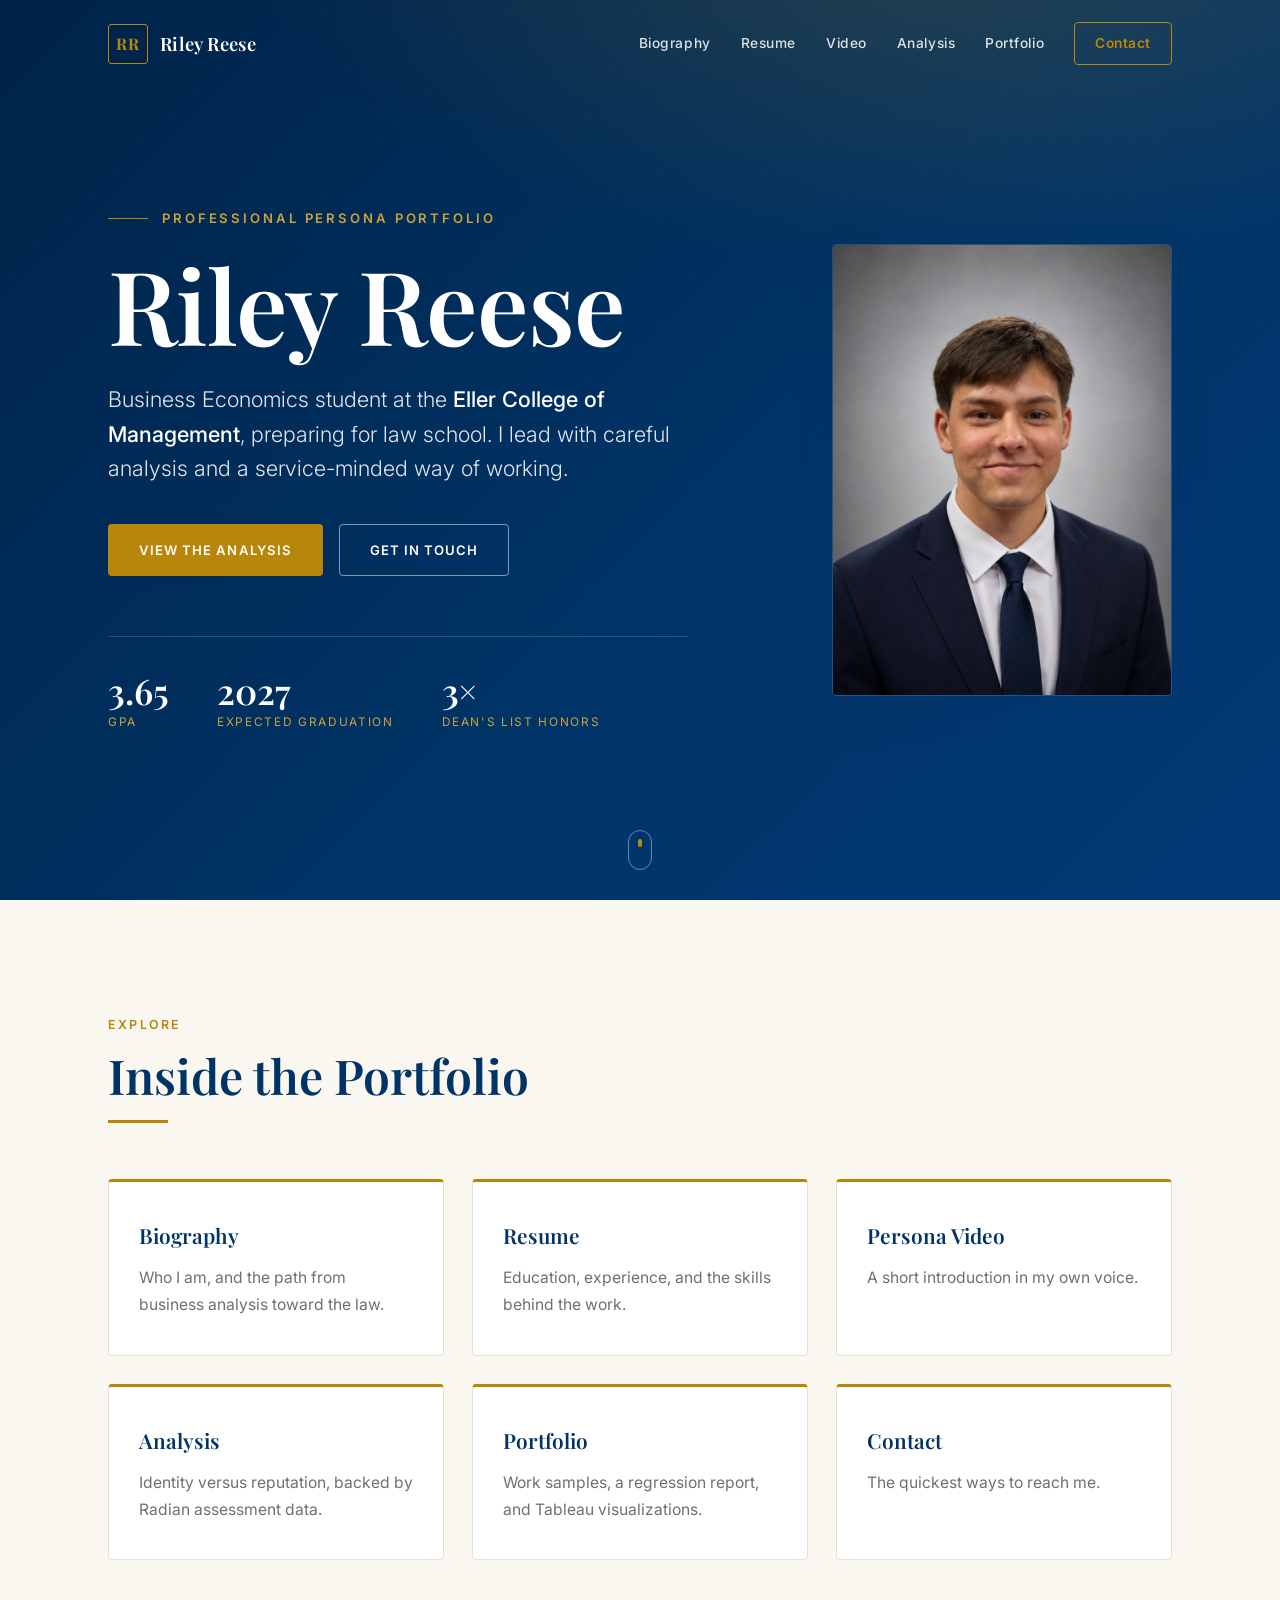
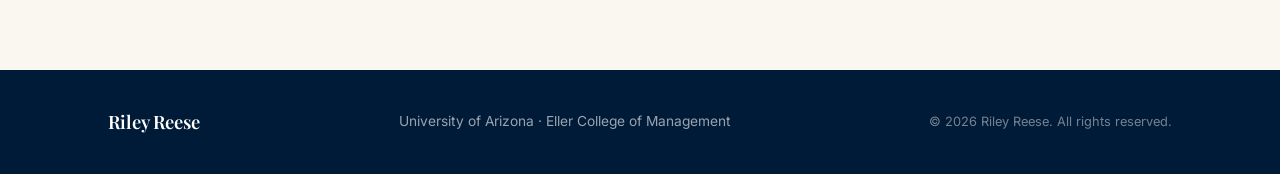
==== index.html @ 5e2f4d87 "Initial commit: Riley Reese portfolio site" ====
<!DOCTYPE html>
<html lang="en">
<head>
  <meta charset="UTF-8" />
  <meta name="viewport" content="width=device-width, initial-scale=1.0" />
  <title>Riley Reese · Professional Persona Portfolio | University of Arizona</title>
  <meta name="description" content="Riley Reese is a Business Economics student at the University of Arizona's Eller College of Management. This professional persona portfolio includes a biography, resume, persona video, and a Claim-Evidence-Reasoning analysis of identity and reputation, written for a law school admissions audience." />

  <!-- Open Graph -->
  <meta property="og:title" content="Riley Reese · Professional Persona Portfolio" />
  <meta property="og:description" content="Business Economics student at the University of Arizona's Eller College of Management, preparing for a career in law." />
  <meta property="og:type" content="website" />

  <!-- Fonts -->
  <link rel="preconnect" href="https://fonts.googleapis.com" />
  <link rel="preconnect" href="https://fonts.gstatic.com" crossorigin />
  <link href="https://fonts.googleapis.com/css2?family=Cormorant+Garamond:wght@500;600;700&family=Playfair+Display:wght@500;600;700&family=Inter:wght@300;400;500;600&display=swap" rel="stylesheet" />

  <link rel="stylesheet" href="styles.css" />
</head>
<body>

  <!-- ===== NAVIGATION ===== -->
  <header class="nav" id="nav">
    <div class="nav__inner">
      <a href="index.html" class="nav__brand" aria-label="Riley Reese, home">
        <span class="nav__monogram">RR</span>
        <span class="nav__name">Riley Reese</span>
      </a>

      <nav class="nav__links" id="navLinks" aria-label="Primary">
        <a href="biography.html">Biography</a>
        <a href="resume.html">Resume</a>
        <a href="video.html">Video</a>
        <a href="analysis.html">Analysis</a>
        <a href="portfolio.html">Portfolio</a>
        <a href="contact.html" class="nav__cta">Contact</a>
      </nav>

      <button class="nav__toggle" id="navToggle" aria-label="Toggle navigation" aria-expanded="false">
        <span></span><span></span><span></span>
      </button>
    </div>
  </header>

  <!-- ===== HERO ===== -->
  <section class="hero" id="top">
    <div class="hero__bg" aria-hidden="true"></div>
    <div class="hero__inner">
      <div class="hero__copy">
        <p class="hero__eyebrow reveal">Professional Persona Portfolio</p>
        <h1 class="hero__title reveal">Riley Reese</h1>
        <p class="hero__lede reveal">
          Business Economics student at the <strong>Eller College of Management</strong>,
          preparing for law school. I lead with careful analysis and a service-minded
          way of working.
        </p>
        <div class="hero__actions reveal">
          <a href="analysis.html" class="btn btn--gold">View the Analysis</a>
          <a href="contact.html" class="btn btn--ghost">Get in Touch</a>
        </div>
        <ul class="hero__facts reveal" aria-label="Quick facts">
          <li><span class="hero__fact-num">3.65</span><span class="hero__fact-label">GPA</span></li>
          <li><span class="hero__fact-num">2027</span><span class="hero__fact-label">Expected Graduation</span></li>
          <li><span class="hero__fact-num">3×</span><span class="hero__fact-label">Dean's List Honors</span></li>
        </ul>
      </div>
      <figure class="hero__photo reveal" data-delay="150">
        <img src="assets/headshot.jpg" alt="Riley Reese, professional headshot" />
      </figure>
    </div>
    <a href="#explore" class="hero__scroll" aria-label="Explore the portfolio"><span></span></a>
  </section>

  <!-- ===== EXPLORE (section preview cards) ===== -->
  <section class="section" id="explore">
    <div class="container">
      <div class="section__head reveal">
        <span class="section__kicker">Explore</span>
        <h2 class="section__title">Inside the Portfolio</h2>
      </div>

      <div class="pillars">
        <a class="pillar reveal" href="biography.html">
          <h3>Biography</h3>
          <p>Who I am, and the path from business analysis toward the law.</p>
        </a>
        <a class="pillar reveal" href="resume.html">
          <h3>Resume</h3>
          <p>Education, experience, and the skills behind the work.</p>
        </a>
        <a class="pillar reveal" href="video.html">
          <h3>Persona Video</h3>
          <p>A short introduction in my own voice.</p>
        </a>
        <a class="pillar reveal" href="analysis.html">
          <h3>Analysis</h3>
          <p>Identity versus reputation, backed by Radian assessment data.</p>
        </a>
        <a class="pillar reveal" href="portfolio.html">
          <h3>Portfolio</h3>
          <p>Work samples, a regression report, and Tableau visualizations.</p>
        </a>
        <a class="pillar reveal" href="contact.html">
          <h3>Contact</h3>
          <p>The quickest ways to reach me.</p>
        </a>
      </div>
    </div>
  </section>

  <!-- ===== FOOTER ===== -->
  <footer class="footer">
    <div class="container footer__inner">
      <span class="footer__brand">Riley Reese</span>
      <span class="footer__note">University of Arizona · Eller College of Management</span>
      <span class="footer__copy">&copy; <span id="year"></span> Riley Reese. All rights reserved.</span>
    </div>
  </footer>

  <script src="script.js"></script>
</body>
</html>
---- styles.css ----
/* =========================================================
   Riley Reese — Portfolio
   Palette: Navy #003366 · Charcoal #4F4F4F · Gold #B8860B
   ========================================================= */

:root {
  --navy: #003366;
  --navy-deep: #002347;
  --charcoal: #4F4F4F;
  --gold: #B8860B;
  --gold-soft: #c9a23a;
  --cream: #faf7f0;
  --paper: #ffffff;
  --line: #e6e1d6;
  --ink: #2a2a2a;
  --muted: #6f6f6f;

  --serif: "Playfair Display", "Cormorant Garamond", Georgia, serif;
  --serif-alt: "Cormorant Garamond", Georgia, serif;
  --sans: "Inter", -apple-system, BlinkMacSystemFont, "Segoe UI", sans-serif;

  --maxw: 1120px;
  --radius: 4px;
  --shadow-sm: 0 2px 10px rgba(0, 51, 102, 0.06);
  --shadow-md: 0 14px 40px rgba(0, 51, 102, 0.12);
  --ease: cubic-bezier(0.22, 1, 0.36, 1);
}

/* ---------- Reset ---------- */
*, *::before, *::after { box-sizing: border-box; margin: 0; padding: 0; }

html { scroll-behavior: smooth; -webkit-text-size-adjust: 100%; }

body {
  font-family: var(--sans);
  color: var(--charcoal);
  background: var(--cream);
  line-height: 1.7;
  font-weight: 400;
  -webkit-font-smoothing: antialiased;
  overflow-x: hidden;
}

a { color: inherit; text-decoration: none; }
ul { list-style: none; }
img { max-width: 100%; display: block; }

.container { width: 100%; max-width: var(--maxw); margin: 0 auto; padding: 0 28px; }

/* ---------- Buttons ---------- */
.btn {
  display: inline-flex;
  align-items: center;
  justify-content: center;
  gap: 8px;
  padding: 14px 30px;
  font-family: var(--sans);
  font-size: 0.82rem;
  font-weight: 600;
  letter-spacing: 0.08em;
  text-transform: uppercase;
  border-radius: var(--radius);
  border: 1.5px solid transparent;
  cursor: pointer;
  transition: transform 0.25s var(--ease), background 0.25s var(--ease),
    color 0.25s var(--ease), box-shadow 0.25s var(--ease);
}
.btn--gold { background: var(--gold); color: #fff; box-shadow: var(--shadow-sm); }
.btn--gold:hover { background: #a4760a; transform: translateY(-2px); box-shadow: var(--shadow-md); }
.btn--ghost { border-color: rgba(255, 255, 255, 0.5); color: #fff; }
.btn--ghost:hover { background: rgba(255, 255, 255, 0.12); border-color: #fff; transform: translateY(-2px); }

/* =========================================================
   Multi-page: solid nav on inner pages + active link state
   ========================================================= */
body.inner .nav { background: rgba(255, 255, 255, 0.96); box-shadow: var(--shadow-sm); padding: 14px 0; backdrop-filter: blur(8px); }
body.inner .nav__name { color: var(--navy); }
body.inner .nav__links a { color: var(--charcoal); }
body.inner .nav__links a:hover { color: var(--navy); }
body.inner .nav__toggle span { background: var(--navy); }
.nav__links a.is-active:not(.nav__cta) { color: var(--gold) !important; }
.nav__links a.is-active:not(.nav__cta)::after { width: 100%; }

/* =========================================================
   Navigation
   ========================================================= */
.nav {
  position: fixed;
  top: 0; left: 0; right: 0;
  z-index: 100;
  transition: background 0.4s var(--ease), box-shadow 0.4s var(--ease), padding 0.4s var(--ease);
  padding: 22px 0;
}
.nav__inner {
  max-width: var(--maxw);
  margin: 0 auto;
  padding: 0 28px;
  display: flex;
  align-items: center;
  justify-content: space-between;
}
.nav.scrolled { background: rgba(255, 255, 255, 0.96); box-shadow: var(--shadow-sm); padding: 14px 0; backdrop-filter: blur(8px); }

.nav__brand { display: flex; align-items: center; gap: 12px; }
.nav__monogram {
  display: grid;
  place-items: center;
  width: 40px; height: 40px;
  border: 1.5px solid var(--gold);
  color: var(--gold);
  font-family: var(--serif);
  font-weight: 700;
  font-size: 1rem;
  letter-spacing: 0.05em;
  border-radius: 3px;
  transition: color 0.4s var(--ease), border-color 0.4s var(--ease);
}
.nav__name {
  font-family: var(--serif);
  font-size: 1.15rem;
  font-weight: 600;
  color: #fff;
  letter-spacing: 0.02em;
  transition: color 0.4s var(--ease);
}
.nav.scrolled .nav__name { color: var(--navy); }

.nav__links { display: flex; align-items: center; gap: 30px; }
.nav__links a {
  position: relative;
  font-size: 0.86rem;
  font-weight: 500;
  letter-spacing: 0.04em;
  color: rgba(255, 255, 255, 0.85);
  transition: color 0.3s var(--ease);
}
.nav__links a:not(.nav__cta)::after {
  content: "";
  position: absolute;
  left: 0; bottom: -6px;
  width: 0; height: 1.5px;
  background: var(--gold);
  transition: width 0.3s var(--ease);
}
.nav__links a:not(.nav__cta):hover::after { width: 100%; }
.nav.scrolled .nav__links a { color: var(--charcoal); }
.nav.scrolled .nav__links a:hover { color: var(--navy); }

.nav__cta {
  padding: 9px 20px;
  border: 1.5px solid var(--gold);
  border-radius: var(--radius);
  color: var(--gold) !important;
  font-weight: 600 !important;
  transition: background 0.3s var(--ease), color 0.3s var(--ease) !important;
}
.nav__cta:hover { background: var(--gold); color: #fff !important; }

.nav__toggle { display: none; flex-direction: column; gap: 5px; background: none; border: none; cursor: pointer; padding: 6px; }
.nav__toggle span { display: block; width: 26px; height: 2px; background: #fff; transition: all 0.3s var(--ease); }
.nav.scrolled .nav__toggle span { background: var(--navy); }

/* =========================================================
   Hero
   ========================================================= */
.hero {
  position: relative;
  min-height: 100vh;
  display: flex;
  align-items: center;
  color: #fff;
  overflow: hidden;
  isolation: isolate;
}
.hero__bg {
  position: absolute;
  inset: 0;
  z-index: -2;
  background:
    radial-gradient(1200px 600px at 75% -10%, rgba(184, 134, 11, 0.22), transparent 60%),
    linear-gradient(135deg, var(--navy-deep) 0%, var(--navy) 55%, #013a76 100%);
}
.hero__bg::after {
  /* subtle dotted texture */
  content: "";
  position: absolute;
  inset: 0;
  background-image: radial-gradient(rgba(255, 255, 255, 0.05) 1px, transparent 1px);
  background-size: 26px 26px;
  mask-image: linear-gradient(to bottom, rgba(0,0,0,0.7), transparent 80%);
}
.hero__inner {
  max-width: var(--maxw); margin: 0 auto; padding: 120px 28px 80px; width: 100%;
  display: grid; grid-template-columns: 1.15fr 0.85fr; gap: 56px; align-items: center;
}
.hero__copy { min-width: 0; }
.hero__photo { margin: 0; justify-self: end; }
.hero__photo img {
  width: 100%; max-width: 340px; display: block;
  border-radius: var(--radius); box-shadow: var(--shadow-md);
  border: 1px solid rgba(255, 255, 255, 0.14);
}
@media (max-width: 900px) {
  .hero__inner { grid-template-columns: 1fr; gap: 30px; padding-top: 108px; }
  .hero__photo { justify-self: start; }
  .hero__photo img { max-width: 200px; }
}

.hero__eyebrow {
  font-size: 0.82rem;
  font-weight: 600;
  letter-spacing: 0.22em;
  text-transform: uppercase;
  color: var(--gold-soft);
  margin-bottom: 22px;
  display: flex;
  align-items: center;
  gap: 14px;
}
.hero__eyebrow::before { content: ""; width: 40px; height: 1px; background: var(--gold); }

.hero__title {
  font-family: var(--serif);
  font-weight: 600;
  font-size: clamp(3.2rem, 9vw, 6.4rem);
  line-height: 1.02;
  letter-spacing: -0.01em;
  margin-bottom: 26px;
}
.hero__lede {
  font-size: clamp(1.05rem, 2.2vw, 1.35rem);
  font-weight: 300;
  line-height: 1.6;
  max-width: 640px;
  color: rgba(255, 255, 255, 0.88);
  margin-bottom: 38px;
}
.hero__lede strong { color: #fff; font-weight: 500; }

.hero__actions { display: flex; flex-wrap: wrap; gap: 16px; margin-bottom: 60px; }

.hero__facts {
  display: flex;
  flex-wrap: wrap;
  gap: 48px;
  padding-top: 36px;
  border-top: 1px solid rgba(255, 255, 255, 0.15);
  max-width: 640px;
}
.hero__facts li { display: flex; flex-direction: column; gap: 4px; }
.hero__fact-num { font-family: var(--serif); font-size: 2.2rem; font-weight: 600; color: #fff; line-height: 1; }
.hero__fact-label { font-size: 0.74rem; letter-spacing: 0.14em; text-transform: uppercase; color: var(--gold-soft); }

.hero__scroll {
  position: absolute;
  bottom: 30px; left: 50%;
  transform: translateX(-50%);
  width: 24px; height: 40px;
  border: 1.5px solid rgba(255, 255, 255, 0.4);
  border-radius: 14px;
}
.hero__scroll span {
  position: absolute; top: 8px; left: 50%;
  width: 4px; height: 8px;
  margin-left: -2px;
  background: var(--gold);
  border-radius: 2px;
  animation: scrollDot 1.8s infinite;
}
@keyframes scrollDot { 0% { opacity: 0; transform: translateY(0); } 40% { opacity: 1; } 80% { opacity: 0; transform: translateY(12px); } 100% { opacity: 0; } }

/* =========================================================
   Sections — shared
   ========================================================= */
.section { padding: 110px 0; }
.section--alt { background: var(--paper); }

.section__head { margin-bottom: 56px; }
.section__head--center { text-align: center; max-width: 720px; margin-left: auto; margin-right: auto; }

.section__kicker {
  display: inline-block;
  font-size: 0.78rem;
  font-weight: 600;
  letter-spacing: 0.18em;
  text-transform: uppercase;
  color: var(--gold);
  margin-bottom: 14px;
}
.section__kicker--light { color: var(--gold-soft); }

.section__title {
  font-family: var(--serif);
  font-size: clamp(2rem, 4.5vw, 3rem);
  font-weight: 600;
  color: var(--navy);
  line-height: 1.1;
  position: relative;
}
.section__head:not(.section__head--center) .section__title::after {
  content: "";
  display: block;
  width: 60px; height: 3px;
  background: var(--gold);
  margin-top: 18px;
}
.section__title--light { color: #fff; }

/* =========================================================
   About
   ========================================================= */
.about__lead { max-width: 820px; margin-bottom: 64px; }
.about__lead p { font-size: 1.1rem; color: var(--charcoal); margin-bottom: 20px; }
.about__lead p:first-child {
  font-family: var(--serif-alt);
  font-size: 1.5rem;
  font-weight: 500;
  line-height: 1.45;
  color: var(--navy);
}

.pillars { display: grid; grid-template-columns: repeat(3, 1fr); gap: 28px; }
.pillar {
  background: var(--paper);
  border: 1px solid var(--line);
  border-top: 3px solid var(--gold);
  border-radius: var(--radius);
  padding: 36px 30px;
  transition: transform 0.35s var(--ease), box-shadow 0.35s var(--ease);
}
.pillar:hover { transform: translateY(-6px); box-shadow: var(--shadow-md); }
.pillar__icon { font-size: 2rem; display: block; margin-bottom: 18px; }
.pillar h3 { font-family: var(--serif); font-size: 1.3rem; font-weight: 600; color: var(--navy); margin-bottom: 12px; }
.pillar p { font-size: 0.98rem; color: var(--muted); }

/* =========================================================
   Education
   ========================================================= */
.edu {
  display: grid;
  grid-template-columns: 1.6fr 1fr;
  gap: 0;
  background: var(--cream);
  border: 1px solid var(--line);
  border-radius: var(--radius);
  overflow: hidden;
  box-shadow: var(--shadow-sm);
}
.section--alt .edu { background: var(--cream); }
.edu__main { padding: 46px 44px; }
.edu__header { display: flex; align-items: baseline; justify-content: space-between; flex-wrap: wrap; gap: 10px; }
.edu__main h3 { font-family: var(--serif); font-size: 1.85rem; font-weight: 600; color: var(--navy); }
.edu__loc { font-size: 0.85rem; letter-spacing: 0.08em; text-transform: uppercase; color: var(--gold); font-weight: 600; }
.edu__sub { font-size: 1.05rem; color: var(--charcoal); font-weight: 500; margin-top: 4px; }
.edu__degree { color: var(--muted); margin-top: 10px; font-size: 1rem; }
.edu__date { color: var(--gold); font-weight: 600; font-size: 0.9rem; margin-top: 4px; letter-spacing: 0.03em; }

.edu__honors { margin-top: 30px; padding-top: 26px; border-top: 1px solid var(--line); }
.edu__honors h4, .edu__focus h4 {
  font-size: 0.78rem; letter-spacing: 0.16em; text-transform: uppercase;
  color: var(--navy); font-weight: 700; margin-bottom: 14px;
}
.edu__honors li { color: var(--charcoal); margin-bottom: 8px; padding-left: 20px; position: relative; }
.edu__honors li::before { content: "\2014"; position: absolute; left: 0; color: var(--gold); }

.edu__side { background: var(--navy); color: #fff; padding: 46px 40px; display: flex; flex-direction: column; gap: 34px; }
.edu__stat { text-align: left; }
.edu__stat-num { font-family: var(--serif); font-size: 3.6rem; font-weight: 700; line-height: 1; color: #fff; display: block; }
.edu__stat-label { font-size: 0.78rem; letter-spacing: 0.14em; text-transform: uppercase; color: var(--gold-soft); margin-top: 8px; display: block; }
.edu__focus h4 { color: var(--gold-soft); }
.edu__focus li { color: rgba(255, 255, 255, 0.85); padding-left: 20px; position: relative; margin-bottom: 9px; font-size: 0.95rem; }
.edu__focus li::before { content: "\203A"; position: absolute; left: 0; color: var(--gold-soft); font-weight: 700; }

/* =========================================================
   Experience timeline
   ========================================================= */
.timeline { position: relative; padding-left: 8px; }
.timeline::before {
  content: ""; position: absolute; left: 7px; top: 12px; bottom: 12px;
  width: 2px; background: linear-gradient(var(--gold), var(--line));
}
.tl { position: relative; display: flex; gap: 34px; padding-bottom: 48px; }
.tl:last-child { padding-bottom: 0; }
.tl__marker {
  position: relative; z-index: 1; flex: 0 0 auto;
  width: 16px; height: 16px; margin-top: 6px;
  border-radius: 50%; background: var(--paper);
  border: 3px solid var(--gold);
}
.tl__content {
  flex: 1;
  background: var(--paper);
  border: 1px solid var(--line);
  border-radius: var(--radius);
  padding: 28px 32px;
  transition: transform 0.3s var(--ease), box-shadow 0.3s var(--ease);
}
.section:not(.section--alt) .tl__content { background: var(--paper); }
.tl__content:hover { transform: translateX(6px); box-shadow: var(--shadow-md); }
.tl__top { display: flex; align-items: baseline; justify-content: space-between; flex-wrap: wrap; gap: 8px; }
.tl__top h3 { font-family: var(--serif); font-size: 1.4rem; font-weight: 600; color: var(--navy); }
.tl__date { font-size: 0.8rem; font-weight: 600; letter-spacing: 0.06em; color: var(--gold); white-space: nowrap; }
.tl__org { color: var(--charcoal); font-weight: 500; margin: 6px 0 16px; font-size: 0.98rem; }
.tl__points li { position: relative; padding-left: 22px; margin-bottom: 10px; color: var(--muted); font-size: 0.97rem; }
.tl__points li::before { content: ""; position: absolute; left: 0; top: 11px; width: 7px; height: 7px; background: var(--gold); border-radius: 50%; }
.tl__points li:last-child { margin-bottom: 0; }

/* =========================================================
   Leadership card
   ========================================================= */
.lead-card {
  display: flex;
  background: var(--cream);
  border: 1px solid var(--line);
  border-radius: var(--radius);
  overflow: hidden;
  box-shadow: var(--shadow-sm);
  max-width: 880px;
}
.lead-card__bar { flex: 0 0 8px; background: linear-gradient(var(--gold), var(--navy)); }
.lead-card__body { padding: 38px 42px; }
.lead-card__top { display: flex; align-items: baseline; justify-content: space-between; flex-wrap: wrap; gap: 10px; }
.lead-card__top h3 { font-family: var(--serif); font-size: 1.5rem; font-weight: 600; color: var(--navy); }
.lead-card__date { font-size: 0.82rem; font-weight: 600; color: var(--gold); letter-spacing: 0.05em; }
.lead-card__org { color: var(--charcoal); font-weight: 500; margin: 6px 0 18px; }
.lead-card__points li { position: relative; padding-left: 22px; margin-bottom: 11px; color: var(--muted); }
.lead-card__points li::before { content: ""; position: absolute; left: 0; top: 11px; width: 7px; height: 7px; background: var(--gold); border-radius: 50%; }

/* =========================================================
   Skills / Activities / Interests
   ========================================================= */
.grid3 { display: grid; grid-template-columns: repeat(3, 1fr); gap: 28px; }
.card {
  background: var(--paper);
  border: 1px solid var(--line);
  border-radius: var(--radius);
  padding: 34px 32px;
  transition: transform 0.3s var(--ease), box-shadow 0.3s var(--ease);
}
.card:hover { transform: translateY(-5px); box-shadow: var(--shadow-md); }
.card__title {
  font-family: var(--serif);
  font-size: 1.35rem;
  font-weight: 600;
  color: var(--navy);
  margin-bottom: 22px;
  padding-bottom: 14px;
  border-bottom: 1px solid var(--line);
}
.tags { display: flex; flex-wrap: wrap; gap: 10px; }
.tags li {
  background: var(--cream);
  border: 1px solid var(--line);
  color: var(--navy);
  padding: 8px 16px;
  border-radius: 30px;
  font-size: 0.86rem;
  font-weight: 500;
  transition: background 0.25s var(--ease), color 0.25s var(--ease);
}
.tags li:hover { background: var(--navy); color: #fff; border-color: var(--navy); }
.list li { position: relative; padding-left: 22px; margin-bottom: 12px; color: var(--charcoal); }
.list li::before { content: ""; position: absolute; left: 0; top: 10px; width: 8px; height: 1.5px; background: var(--gold); }

/* =========================================================
   Contact
   ========================================================= */
.section--contact { background: var(--navy-deep); position: relative; isolation: isolate; }
.section--contact::before {
  content: ""; position: absolute; inset: 0; z-index: -1;
  background: radial-gradient(900px 500px at 80% 0%, rgba(184, 134, 11, 0.18), transparent 60%);
}
.contact__intro { color: rgba(255, 255, 255, 0.82); font-size: 1.08rem; font-weight: 300; margin-top: 18px; }

.contact__grid {
  display: grid;
  grid-template-columns: repeat(2, 1fr);
  gap: 20px;
  max-width: 760px;
  margin: 56px auto 0;
}
.contact__item {
  display: flex;
  flex-direction: column;
  gap: 6px;
  padding: 26px 30px;
  background: rgba(255, 255, 255, 0.04);
  border: 1px solid rgba(255, 255, 255, 0.12);
  border-radius: var(--radius);
  transition: background 0.3s var(--ease), border-color 0.3s var(--ease), transform 0.3s var(--ease);
}
a.contact__item:hover { background: rgba(184, 134, 11, 0.12); border-color: var(--gold); transform: translateY(-3px); }
.contact__label { font-size: 0.74rem; letter-spacing: 0.16em; text-transform: uppercase; color: var(--gold-soft); font-weight: 600; }
.contact__value { font-family: var(--serif); font-size: 1.2rem; color: #fff; font-weight: 500; }
.contact__item--static { cursor: default; }

/* =========================================================
   Footer
   ========================================================= */
.footer { background: #001b38; color: rgba(255, 255, 255, 0.6); padding: 36px 0; }
.footer__inner { display: flex; flex-wrap: wrap; align-items: center; justify-content: space-between; gap: 12px; }
.footer__brand { font-family: var(--serif); font-size: 1.15rem; color: #fff; font-weight: 600; }
.footer__note { font-size: 0.86rem; }
.footer__copy { font-size: 0.8rem; color: rgba(255, 255, 255, 0.45); }

/* =========================================================
   Reveal animations
   ========================================================= */
.reveal { opacity: 0; transform: translateY(28px); transition: opacity 0.7s var(--ease), transform 0.7s var(--ease); }
.reveal.visible { opacity: 1; transform: none; }

@media (prefers-reduced-motion: reduce) {
  * { animation: none !important; scroll-behavior: auto !important; }
  .reveal { opacity: 1; transform: none; transition: none; }
}

/* =========================================================
   Responsive
   ========================================================= */
@media (max-width: 920px) {
  .pillars, .grid3 { grid-template-columns: 1fr; }
  .edu { grid-template-columns: 1fr; }
  .edu__main { padding: 38px 32px; }
}

@media (max-width: 760px) {
  .nav__links {
    position: fixed;
    top: 0; right: 0;
    height: 100vh;
    width: min(78vw, 320px);
    flex-direction: column;
    align-items: flex-start;
    justify-content: center;
    gap: 26px;
    padding: 40px;
    background: var(--navy-deep);
    transform: translateX(100%);
    transition: transform 0.4s var(--ease);
    box-shadow: -20px 0 50px rgba(0, 0, 0, 0.3);
  }
  .nav__links.open { transform: translateX(0); }
  .nav__links a { color: #fff !important; font-size: 1.05rem; }
  .nav.scrolled .nav__links a { color: #fff !important; }
  .nav__toggle { display: flex; z-index: 110; }
  .nav__toggle.active span:nth-child(1) { transform: translateY(7px) rotate(45deg); background: #fff; }
  .nav__toggle.active span:nth-child(2) { opacity: 0; }
  .nav__toggle.active span:nth-child(3) { transform: translateY(-7px) rotate(-45deg); background: #fff; }

  .section { padding: 78px 0; }
  .hero__facts { gap: 32px; }
  .hero__fact-num { font-size: 1.8rem; }
  .tl { gap: 22px; }
  .tl__content { padding: 22px 24px; }
  .lead-card { flex-direction: row; }
  .lead-card__body { padding: 30px 26px; }
  .contact__grid { grid-template-columns: 1fr; }
  .edu__side { padding: 36px 32px; }
}

@media (max-width: 460px) {
  .container, .nav__inner, .hero__inner { padding-left: 20px; padding-right: 20px; }
  .nav__name { display: none; }
  .hero__actions .btn { flex: 1; }
}

/* =========================================================
   PERSONA PORTFOLIO — added components
   ========================================================= */

.btn--navy { background: var(--navy); color: #fff; box-shadow: var(--shadow-sm); }
.btn--navy:hover { background: var(--navy-deep); transform: translateY(-2px); box-shadow: var(--shadow-md); }

.section__head--row { display: flex; align-items: flex-end; justify-content: space-between; gap: 24px; flex-wrap: wrap; }
.section__intro { max-width: 760px; font-size: 1.1rem; color: var(--charcoal); margin-bottom: 44px; }
.section__intro strong { color: var(--navy); }

/* ---------- Biography ---------- */
.bio { display: grid; grid-template-columns: 320px 1fr; gap: 56px; align-items: start; }
.bio__photo { margin: 0; }
.bio__photo img { width: 100%; border-radius: var(--radius); box-shadow: var(--shadow-md); }
.bio__placeholder {
  aspect-ratio: 4 / 5;
  border-radius: var(--radius);
  background: linear-gradient(150deg, var(--navy) 0%, var(--navy-deep) 100%);
  border: 1px solid rgba(184, 134, 11, 0.45);
  display: grid; place-content: center; gap: 14px; text-align: center;
  box-shadow: var(--shadow-md);
}
.bio__placeholder-mono { font-family: var(--serif); font-size: 3.4rem; font-weight: 700; color: var(--gold); letter-spacing: 0.04em; }
.bio__placeholder-note { font-size: 0.78rem; letter-spacing: 0.08em; color: rgba(255,255,255,0.6); padding: 0 20px; }
.bio__photo figcaption { text-align: center; margin-top: 14px; font-size: 0.85rem; color: var(--muted); letter-spacing: 0.04em; }

.bio__lead { font-family: var(--serif-alt); font-size: 1.5rem; font-weight: 500; line-height: 1.45; color: var(--navy); margin-bottom: 20px; }
.bio__text p { margin-bottom: 18px; color: var(--charcoal); }
.bio__chips { display: flex; flex-wrap: wrap; gap: 10px; margin-top: 8px; }
.bio__chips li {
  background: var(--cream); border: 1px solid var(--line); color: var(--navy);
  padding: 8px 16px; border-radius: 30px; font-size: 0.85rem; font-weight: 500;
}

/* ---------- Resume ---------- */
.resume { background: var(--paper); border: 1px solid var(--line); border-radius: var(--radius); box-shadow: var(--shadow-sm); padding: 46px 48px; }
.resume__header { padding-bottom: 22px; border-bottom: 2px solid var(--navy); margin-bottom: 8px; }
.resume__header h3 { font-family: var(--serif); font-size: 2rem; font-weight: 600; color: var(--navy); }
.resume__contact { font-size: 0.95rem; color: var(--muted); margin-top: 6px; }
.resume__contact a { color: var(--gold); font-weight: 500; }
.resume__contact a:hover { text-decoration: underline; }
.resume__block { margin-top: 28px; }
.resume__h { font-size: 0.78rem; letter-spacing: 0.16em; text-transform: uppercase; color: var(--gold); font-weight: 700; padding-bottom: 8px; border-bottom: 1px solid var(--line); margin-bottom: 18px; }
.resume__row { display: grid; grid-template-columns: 1fr auto; gap: 12px 24px; margin-bottom: 22px; }
.resume__row:last-child { margin-bottom: 0; }
.resume__row-main strong { display: block; color: var(--navy); font-size: 1.05rem; font-weight: 600; }
.resume__row-main > span { display: block; color: var(--charcoal); font-size: 0.97rem; margin-top: 2px; }
.resume__row-main .resume__muted { color: var(--muted); font-size: 0.9rem; }
.resume__row-main ul { margin-top: 8px; }
.resume__row-main li { position: relative; padding-left: 20px; margin-bottom: 7px; color: var(--muted); font-size: 0.95rem; }
.resume__row-main li::before { content: ""; position: absolute; left: 0; top: 10px; width: 6px; height: 6px; background: var(--gold); border-radius: 50%; }
.resume__row-meta { text-align: right; display: flex; flex-direction: column; gap: 2px; white-space: nowrap; }
.resume__row-meta span:first-child { color: var(--charcoal); font-weight: 500; font-size: 0.92rem; }
.resume__row-meta span:last-child { color: var(--gold); font-weight: 600; font-size: 0.82rem; }
.resume__row--plain .resume__row-main p { color: var(--charcoal); margin-bottom: 8px; }
.resume__row--plain strong { display: inline; color: var(--navy); }

/* ---------- Video ---------- */
.video__frame { position: relative; aspect-ratio: 16 / 9; border-radius: var(--radius); overflow: hidden; box-shadow: var(--shadow-md); }
.video__frame iframe { position: absolute; inset: 0; width: 100%; height: 100%; border: 0; }
.video__placeholder {
  position: absolute; inset: 0; display: grid; place-content: center; gap: 14px; text-align: center;
  background: linear-gradient(150deg, var(--navy) 0%, var(--navy-deep) 100%);
}
.video__play {
  justify-self: center; width: 76px; height: 76px; border-radius: 50%;
  background: var(--gold); color: #fff; display: grid; place-content: center;
  font-size: 1.6rem; padding-left: 6px; box-shadow: 0 10px 30px rgba(0,0,0,0.35);
}
.video__placeholder-title { font-family: var(--serif); font-size: 1.4rem; color: #fff; }
.video__placeholder-note { font-size: 0.82rem; color: rgba(255,255,255,0.6); padding: 0 24px; }

/* ---------- Callout ---------- */
.callout {
  background: rgba(184, 134, 11, 0.08); border-left: 4px solid var(--gold);
  border-radius: 0 var(--radius) var(--radius) 0; padding: 16px 22px; margin-bottom: 44px;
  font-size: 0.92rem; color: var(--charcoal);
}
.callout code { background: rgba(0,51,102,0.08); padding: 1px 7px; border-radius: 3px; font-size: 0.85em; color: var(--navy); }
.callout abbr { text-decoration: none; border-bottom: 1px dotted var(--muted); cursor: help; }

/* ---------- Analysis intro / conclusion ---------- */
.analysis__intro, .analysis__conclusion { max-width: 880px; margin: 0 auto 48px; text-align: center; }
.analysis__conclusion { margin-top: 56px; margin-bottom: 0; }
.analysis__intro h3, .analysis__conclusion h3 {
  font-family: var(--serif); font-size: 1.7rem; font-weight: 600; color: var(--navy); margin-bottom: 16px;
  display: inline-block;
}
.analysis__intro h3::after, .analysis__conclusion h3::after { content: ""; display: block; width: 50px; height: 3px; background: var(--gold); margin: 12px auto 0; }
.analysis__intro p { font-size: 1.08rem; color: var(--charcoal); }
.analysis__intro p strong:first-child { color: var(--navy); }
.analysis__conclusion p { font-size: 1.05rem; color: var(--charcoal); }

/* ---------- Chart cards ---------- */
.chart-card { background: var(--paper); border: 1px solid var(--line); border-radius: var(--radius); box-shadow: var(--shadow-sm); padding: 30px 32px; margin: 0 auto 8px; max-width: 760px; }
.chart-card__cap { text-align: center; margin-bottom: 18px; }
.chart-card__cap h4 { font-family: var(--serif); font-size: 1.3rem; color: var(--navy); font-weight: 600; }
.chart-card__cap p { font-size: 0.92rem; color: var(--muted); margin-top: 6px; }
.chart-card--inset { box-shadow: none; padding: 18px 18px 10px; background: var(--cream); max-width: none; }
.chart { width: 100%; }
.chart-svg { width: 100%; height: auto; display: block; font-family: var(--sans); }
.chart-legend { display: flex; flex-wrap: wrap; justify-content: center; gap: 18px; margin-top: 14px; }
.legend__item { display: inline-flex; align-items: center; gap: 8px; font-size: 0.82rem; color: var(--charcoal); }
.legend__swatch { width: 14px; height: 14px; border-radius: 3px; display: inline-block; }

/* ---------- Word map: what people call me ---------- */
.wordmap { background: var(--paper); border: 1px solid var(--line); border-radius: var(--radius); box-shadow: var(--shadow-sm); padding: 30px 32px; margin: 0 auto 8px; max-width: 760px; }
.wordmap__cloud { display: flex; flex-wrap: wrap; align-items: baseline; justify-content: center; gap: 6px 18px; margin-top: 8px; line-height: 1.15; }
.wm { font-family: var(--serif); font-weight: 600; color: var(--navy); }
.wm--self { color: var(--gold); }
.wm--navy { color: var(--navy); }
.wordmap__legend { text-align: center; margin-top: 16px; font-size: 0.82rem; color: var(--muted); }
.wordmap__legend .wm--self { font-weight: 600; }
.wordmap__legend .wm--navy { font-weight: 600; }

/* ---------- CER blocks ---------- */
.cer { background: var(--paper); border: 1px solid var(--line); border-top: 3px solid var(--gold); border-radius: var(--radius); padding: 34px 38px; margin-top: 28px; box-shadow: var(--shadow-sm); }
.cer__tag { font-size: 0.74rem; letter-spacing: 0.16em; text-transform: uppercase; color: var(--gold); font-weight: 700; margin-bottom: 8px; }
.cer__claim { font-family: var(--serif); font-size: clamp(1.4rem, 3vw, 1.9rem); font-weight: 600; color: var(--navy); line-height: 1.2; margin-bottom: 26px; }
.cer__grid { display: grid; grid-template-columns: 1fr 1fr; gap: 36px; align-items: start; }
.cer__label { font-size: 0.78rem; letter-spacing: 0.1em; text-transform: uppercase; color: var(--charcoal); font-weight: 600; margin-bottom: 14px; display: flex; align-items: center; gap: 10px; }
.cer__label span { background: var(--gold); color: #fff; padding: 3px 10px; border-radius: 3px; font-size: 0.68rem; letter-spacing: 0.08em; }
.cer__source { font-size: 0.78rem; color: var(--muted); font-style: italic; margin-top: 8px; text-align: center; }
.cer__reasoning p { color: var(--charcoal); margin-bottom: 14px; }
.cer__reasoning p:last-child { margin-bottom: 0; }
.cer__reasoning strong { color: var(--navy); }

/* ---------- Takeaways ---------- */
.takeaways { display: grid; grid-template-columns: repeat(3, 1fr); gap: 22px; margin-top: 34px; text-align: left; }
.takeaway { background: var(--cream); border: 1px solid var(--line); border-radius: var(--radius); padding: 26px 24px; }
.takeaway__num { font-family: var(--serif); font-size: 1.8rem; font-weight: 700; color: var(--gold); display: block; margin-bottom: 8px; }
.takeaway p { font-size: 0.95rem; color: var(--charcoal); }
.takeaway strong { color: var(--navy); }

/* ---------- Portfolio / work (horizontal bands) ---------- */
.work-grid { display: flex; flex-direction: column; gap: 22px; }
.work {
  background: var(--paper); border: 1px solid var(--line); border-left: 3px solid var(--gold);
  border-radius: var(--radius); padding: 28px 34px;
  display: grid; grid-template-columns: 248px 1fr; gap: 40px; align-items: start;
  transition: transform 0.3s var(--ease), box-shadow 0.3s var(--ease);
}
.work:hover { transform: translateY(-3px); box-shadow: var(--shadow-md); }
.work__head { display: flex; flex-direction: column; align-items: flex-start; }
.work__top { display: flex; flex-direction: column; align-items: flex-start; gap: 10px; }
.work__top h3 { font-family: var(--serif); font-size: 1.3rem; font-weight: 600; color: var(--navy); line-height: 1.25; }
.work__badge { background: var(--gold); color: #fff; font-size: 0.66rem; font-weight: 600; letter-spacing: 0.08em; text-transform: uppercase; padding: 5px 10px; border-radius: 3px; }
.work__type { font-size: 0.85rem; color: var(--muted); margin: 12px 0 14px; }
.work__cer { display: grid; grid-template-columns: repeat(3, 1fr); gap: 28px; margin: 0; }
.work__pair { padding-left: 16px; border-left: 2px solid var(--line); }
.work__cer dt { font-size: 0.72rem; letter-spacing: 0.12em; text-transform: uppercase; color: var(--gold); font-weight: 700; }
.work__cer dd { margin: 6px 0 0; font-size: 0.92rem; color: var(--charcoal); }
.work__link { display: inline-block; font-size: 0.8rem; font-weight: 600; letter-spacing: 0.06em; text-transform: uppercase; color: var(--gold); }
.work__link:not(.work__link--muted):hover { text-decoration: underline; }
.work__link--muted { color: var(--muted); cursor: not-allowed; }
.work__note { font-size: 0.8rem; color: var(--muted); font-style: italic; }

/* ---------- Embedded Tableau dashboard ---------- */
.tableau-embed { margin: 48px 0 0; }
.tableau-embed__cap { text-align: center; margin-bottom: 18px; }
.tableau-embed__cap h3 { font-family: var(--serif); font-size: 1.6rem; color: var(--navy); font-weight: 600; }
.tableau-embed__cap p { color: var(--muted); font-size: 0.95rem; margin-top: 6px; }
.tableau-frame {
  width: 100%;
  display: flex; justify-content: center; align-items: flex-start;
  overflow-x: auto; padding: 12px;
  border: 1px solid var(--line); border-radius: var(--radius);
  box-shadow: var(--shadow-md); background: #fff;
}
.tableau-frame tableau-viz { margin: 0 auto; }
.tableau-frame iframe { display: block; margin: 0 auto; border: 0; max-width: 100%; }
.tableau-embed__link { display: inline-block; margin-top: 16px; font-size: 0.82rem; font-weight: 600; letter-spacing: 0.06em; text-transform: uppercase; color: var(--gold); }
.tableau-embed__link:hover { text-decoration: underline; }

/* ---------- Tableau visualization gallery ---------- */
.tableau-gallery { margin: 48px 0 0; }
.viz-grid { display: grid; grid-template-columns: repeat(auto-fit, minmax(230px, 1fr)); gap: 22px; margin-top: 22px; }
.viz-card {
  position: relative;
  display: flex; flex-direction: column;
  background: var(--paper); border: 1px solid var(--line);
  border-radius: var(--radius); overflow: hidden; box-shadow: var(--shadow-sm);
  transition: transform 0.3s var(--ease), box-shadow 0.3s var(--ease), border-color 0.3s var(--ease);
}
.viz-card:hover { transform: translateY(-4px); box-shadow: var(--shadow-md); border-color: var(--gold); }
.viz-card img { width: 100%; aspect-ratio: 680 / 419; object-fit: cover; display: block; background: #fff; border-bottom: 1px solid var(--line); }
.viz-card__body { padding: 16px 18px 18px; }
.viz-card__title { display: block; font-family: var(--serif); font-size: 1.08rem; font-weight: 600; color: var(--navy); line-height: 1.25; }
.viz-card__meta { display: block; margin-top: 8px; font-size: 0.74rem; letter-spacing: 0.08em; text-transform: uppercase; color: var(--gold); font-weight: 600; }
.viz-card--featured { border-color: var(--gold); box-shadow: 0 0 0 1px var(--gold) inset, var(--shadow-sm); }
.viz-card__badge { position: absolute; top: 12px; left: 12px; z-index: 2; background: var(--gold); color: #fff; font-size: 0.6rem; font-weight: 600; letter-spacing: 0.08em; text-transform: uppercase; padding: 5px 10px; border-radius: 3px; box-shadow: 0 2px 8px rgba(0,0,0,0.28); }
@media (max-width: 760px) { .viz-grid { grid-template-columns: 1fr; } }

/* ---------- Contact layout + form ---------- */
.contact__layout { display: grid; grid-template-columns: 1fr 1.25fr; gap: 28px; max-width: 920px; margin: 52px auto 0; align-items: start; }
.contact__links { display: flex; flex-direction: column; gap: 16px; }
.contact__form { background: rgba(255,255,255,0.04); border: 1px solid rgba(255,255,255,0.12); border-radius: var(--radius); padding: 32px 32px 28px; }
.contact__form h3 { font-family: var(--serif); font-size: 1.4rem; color: #fff; font-weight: 600; margin-bottom: 20px; }
.field { margin-bottom: 18px; }
.field label { display: block; font-size: 0.74rem; letter-spacing: 0.12em; text-transform: uppercase; color: var(--gold-soft); font-weight: 600; margin-bottom: 7px; }
.field input, .field textarea {
  width: 100%; background: rgba(255,255,255,0.06); border: 1px solid rgba(255,255,255,0.18);
  border-radius: var(--radius); padding: 12px 14px; color: #fff; font-family: var(--sans); font-size: 0.95rem;
  transition: border-color 0.25s var(--ease), background 0.25s var(--ease);
}
.field input:focus, .field textarea:focus { outline: none; border-color: var(--gold); background: rgba(255,255,255,0.1); }
.field textarea { resize: vertical; }
.contact__form .btn { margin-top: 4px; }
.contact__form-note { font-size: 0.78rem; color: rgba(255,255,255,0.55); margin-top: 14px; }
.contact__form-note.error { color: #ffb4a8; }

/* ---------- Responsive (persona components) ---------- */
@media (max-width: 920px) {
  .bio { grid-template-columns: 1fr; gap: 32px; }
  .bio__photo { max-width: 300px; }
  .cer__grid { grid-template-columns: 1fr; gap: 24px; }
  .takeaways { grid-template-columns: 1fr; }
  .work { grid-template-columns: 1fr; gap: 22px; }
  .work__cer { grid-template-columns: 1fr; gap: 16px; }
  .contact__layout { grid-template-columns: 1fr; }
}
@media (max-width: 760px) {
  .resume { padding: 32px 26px; }
  .resume__row { grid-template-columns: 1fr; }
  .resume__row-meta { text-align: left; flex-direction: row; gap: 12px; }
  .cer { padding: 26px 24px; }
  .section__head--row { align-items: flex-start; }
}
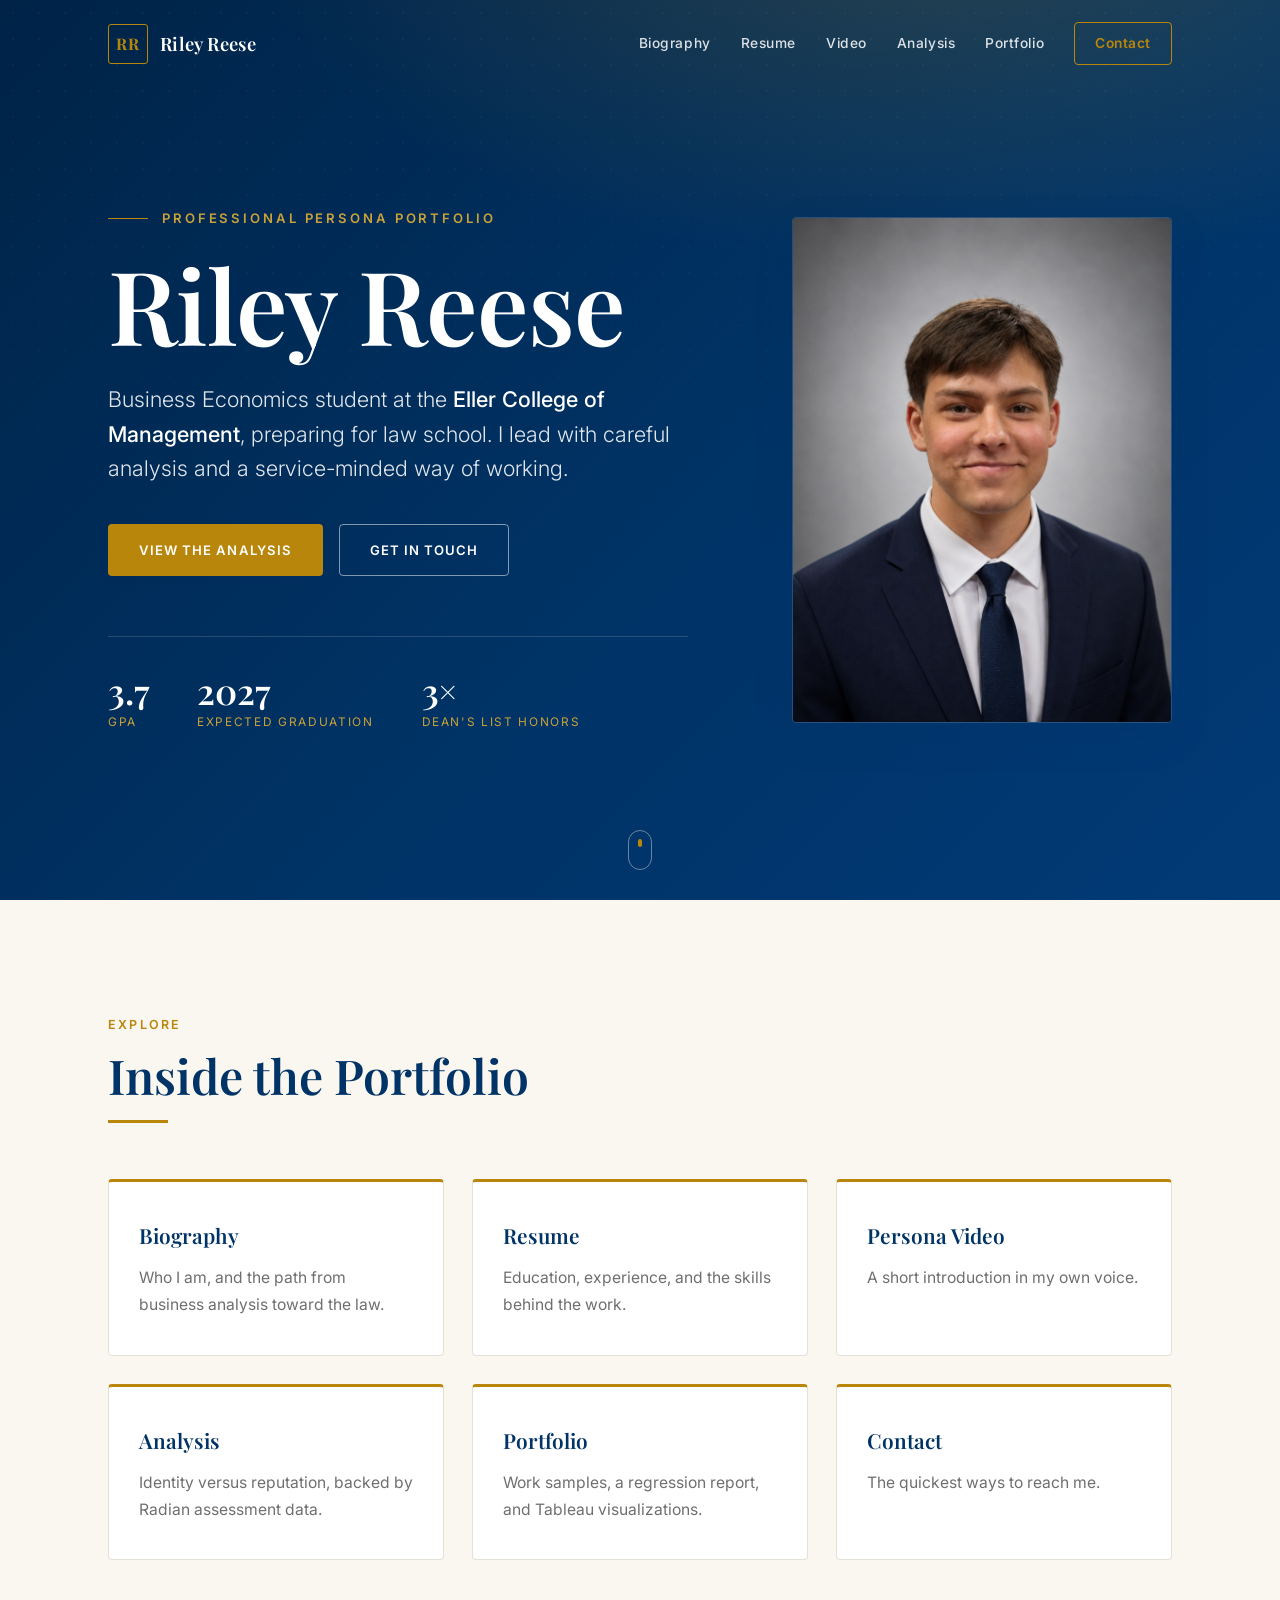
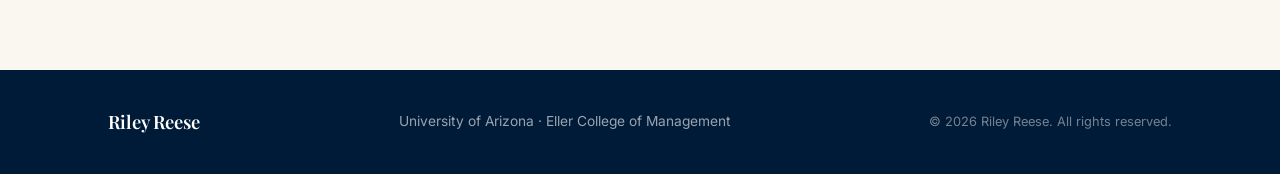
==== commit 227a83b6: "Rewrite analysis in Riley's voice; round GPA to 3.7; enlarge hero headshot" ====
--- a/index.html
+++ b/index.html
@@ -60,7 +60,7 @@
           <a href="contact.html" class="btn btn--ghost">Get in Touch</a>
         </div>
         <ul class="hero__facts reveal" aria-label="Quick facts">
-          <li><span class="hero__fact-num">3.65</span><span class="hero__fact-label">GPA</span></li>
+          <li><span class="hero__fact-num">3.7</span><span class="hero__fact-label">GPA</span></li>
           <li><span class="hero__fact-num">2027</span><span class="hero__fact-label">Expected Graduation</span></li>
           <li><span class="hero__fact-num">3×</span><span class="hero__fact-label">Dean's List Honors</span></li>
         </ul>
--- a/styles.css
+++ b/styles.css
@@ -196,7 +196,7 @@
 .hero__copy { min-width: 0; }
 .hero__photo { margin: 0; justify-self: end; }
 .hero__photo img {
-  width: 100%; max-width: 340px; display: block;
+  width: 100%; max-width: 380px; display: block;
   border-radius: var(--radius); box-shadow: var(--shadow-md);
   border: 1px solid rgba(255, 255, 255, 0.14);
 }
@@ -599,6 +599,18 @@
   padding: 8px 16px; border-radius: 30px; font-size: 0.85rem; font-weight: 500;
 }
 
+.involvement { margin-top: 60px; padding-top: 40px; border-top: 1px solid var(--line); }
+.involvement__list { display: flex; flex-wrap: wrap; gap: 14px; margin-top: 6px; list-style: none; padding: 0; }
+.involvement__list li {
+  display: inline-flex; align-items: center; gap: 10px;
+  background: var(--cream); border: 1px solid var(--line); color: var(--navy);
+  padding: 12px 22px; border-radius: 30px; font-size: 0.95rem; font-weight: 500;
+}
+.involvement__list li::before {
+  content: ""; width: 7px; height: 7px; border-radius: 50%;
+  background: var(--gold); flex: none;
+}
+
 /* ---------- Resume ---------- */
 .resume { background: var(--paper); border: 1px solid var(--line); border-radius: var(--radius); box-shadow: var(--shadow-sm); padding: 46px 48px; }
 .resume__header { padding-bottom: 22px; border-bottom: 2px solid var(--navy); margin-bottom: 8px; }
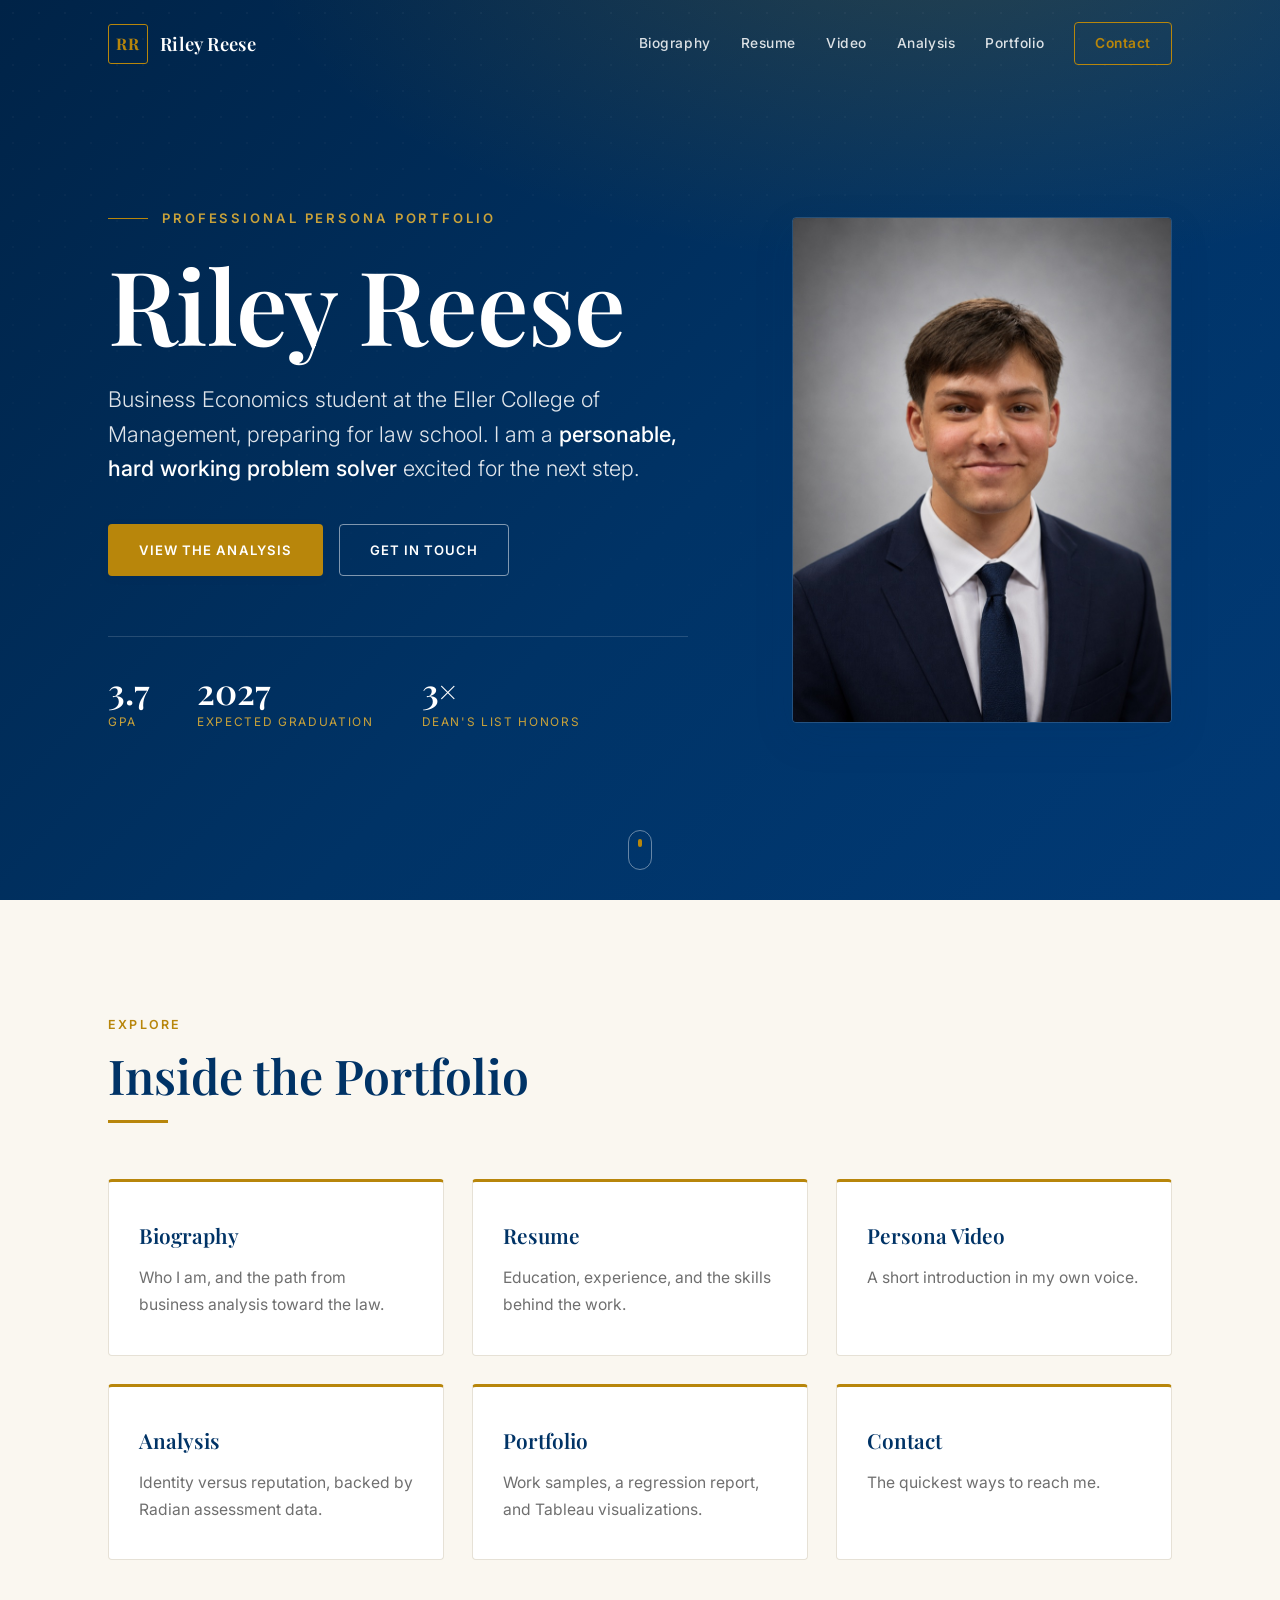
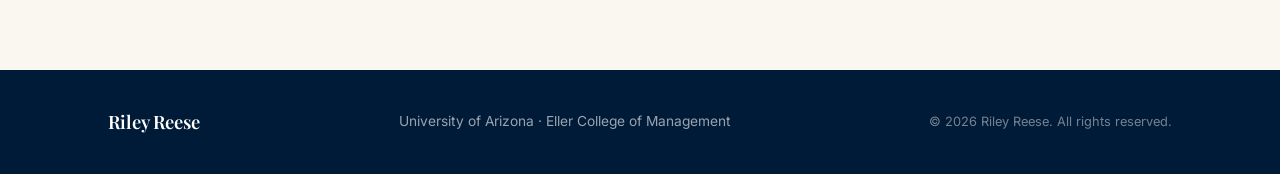
==== commit 05550d48: "Bio photo, hero copy, analysis + portfolio refinements - Biography: replace Eller photo with APC int" ====
--- a/index.html
+++ b/index.html
@@ -51,9 +51,9 @@
         <p class="hero__eyebrow reveal">Professional Persona Portfolio</p>
         <h1 class="hero__title reveal">Riley Reese</h1>
         <p class="hero__lede reveal">
-          Business Economics student at the <strong>Eller College of Management</strong>,
-          preparing for law school. I lead with careful analysis and a service-minded
-          way of working.
+          Business Economics student at the Eller College of Management,
+          preparing for law school. I am a <strong>personable, hard working problem
+          solver</strong> excited for the next step.
         </p>
         <div class="hero__actions reveal">
           <a href="analysis.html" class="btn btn--gold">View the Analysis</a>
--- a/styles.css
+++ b/styles.css
@@ -576,7 +576,7 @@
 .section__intro strong { color: var(--navy); }
 
 /* ---------- Biography ---------- */
-.bio { display: grid; grid-template-columns: 320px 1fr; gap: 56px; align-items: start; }
+.bio { display: grid; grid-template-columns: 460px 1fr; gap: 56px; align-items: start; }
 .bio__photo { margin: 0; }
 .bio__photo img { width: 100%; border-radius: var(--radius); box-shadow: var(--shadow-md); }
 .bio__placeholder {
@@ -691,6 +691,12 @@
 .wordmap__legend { text-align: center; margin-top: 16px; font-size: 0.82rem; color: var(--muted); }
 .wordmap__legend .wm--self { font-weight: 600; }
 .wordmap__legend .wm--navy { font-weight: 600; }
+.wordmap__link { display: table; margin: 10px auto 0; font-family: var(--sans); font-size: 0.82rem; font-weight: 600; letter-spacing: 0.02em; color: var(--gold); text-decoration: none; border-bottom: 1px solid rgba(184, 134, 11, 0.4); padding-bottom: 1px; transition: color 0.2s, border-color 0.2s; }
+.wordmap__link:hover { color: var(--navy); border-color: var(--navy); }
+
+.analysis__viz { display: grid; grid-template-columns: 1fr 1fr; gap: 24px; align-items: start; margin: 0 auto 8px; }
+.analysis__viz > .wordmap, .analysis__viz > .chart-card { max-width: none; margin: 0; }
+@media (max-width: 820px) { .analysis__viz { grid-template-columns: 1fr; } }
 
 /* ---------- CER blocks ---------- */
 .cer { background: var(--paper); border: 1px solid var(--line); border-top: 3px solid var(--gold); border-radius: var(--radius); padding: 34px 38px; margin-top: 28px; box-shadow: var(--shadow-sm); }
@@ -703,6 +709,16 @@
 .cer__reasoning p { color: var(--charcoal); margin-bottom: 14px; }
 .cer__reasoning p:last-child { margin-bottom: 0; }
 .cer__reasoning strong { color: var(--navy); }
+
+.peer-stats { list-style: none; margin: 0 0 18px; padding: 0; display: grid; gap: 10px; }
+.peer-stats li { display: flex; align-items: center; gap: 14px; padding: 10px 14px; background: var(--cream); border: 1px solid var(--line); border-radius: var(--radius); }
+.peer-stats__score { font-family: var(--serif); font-weight: 700; color: var(--navy); font-size: 1.25rem; line-height: 1; flex: none; min-width: 72px; }
+.peer-stats__score small { font-size: 0.82rem; color: var(--muted); font-weight: 600; }
+.peer-stats__label { font-size: 0.88rem; color: var(--charcoal); line-height: 1.35; }
+.peer-stats__label em { color: var(--muted); font-style: normal; }
+.peer-quote { margin: 0 0 12px; padding: 16px 18px; border-left: 3px solid var(--gold); background: rgba(184, 134, 11, 0.06); border-radius: 0 var(--radius) var(--radius) 0; }
+.peer-quote blockquote { margin: 0 0 8px; font-family: var(--sans); font-style: normal; color: var(--navy); font-size: 1.05rem; line-height: 1.6; }
+.peer-quote figcaption { font-size: 0.76rem; letter-spacing: 0.06em; text-transform: uppercase; color: var(--muted); }
 
 /* ---------- Takeaways ---------- */
 .takeaways { display: grid; grid-template-columns: repeat(3, 1fr); gap: 22px; margin-top: 34px; text-align: left; }
@@ -791,7 +807,7 @@
 /* ---------- Responsive (persona components) ---------- */
 @media (max-width: 920px) {
   .bio { grid-template-columns: 1fr; gap: 32px; }
-  .bio__photo { max-width: 300px; }
+  .bio__photo { max-width: 520px; }
   .cer__grid { grid-template-columns: 1fr; gap: 24px; }
   .takeaways { grid-template-columns: 1fr; }
   .work { grid-template-columns: 1fr; gap: 22px; }
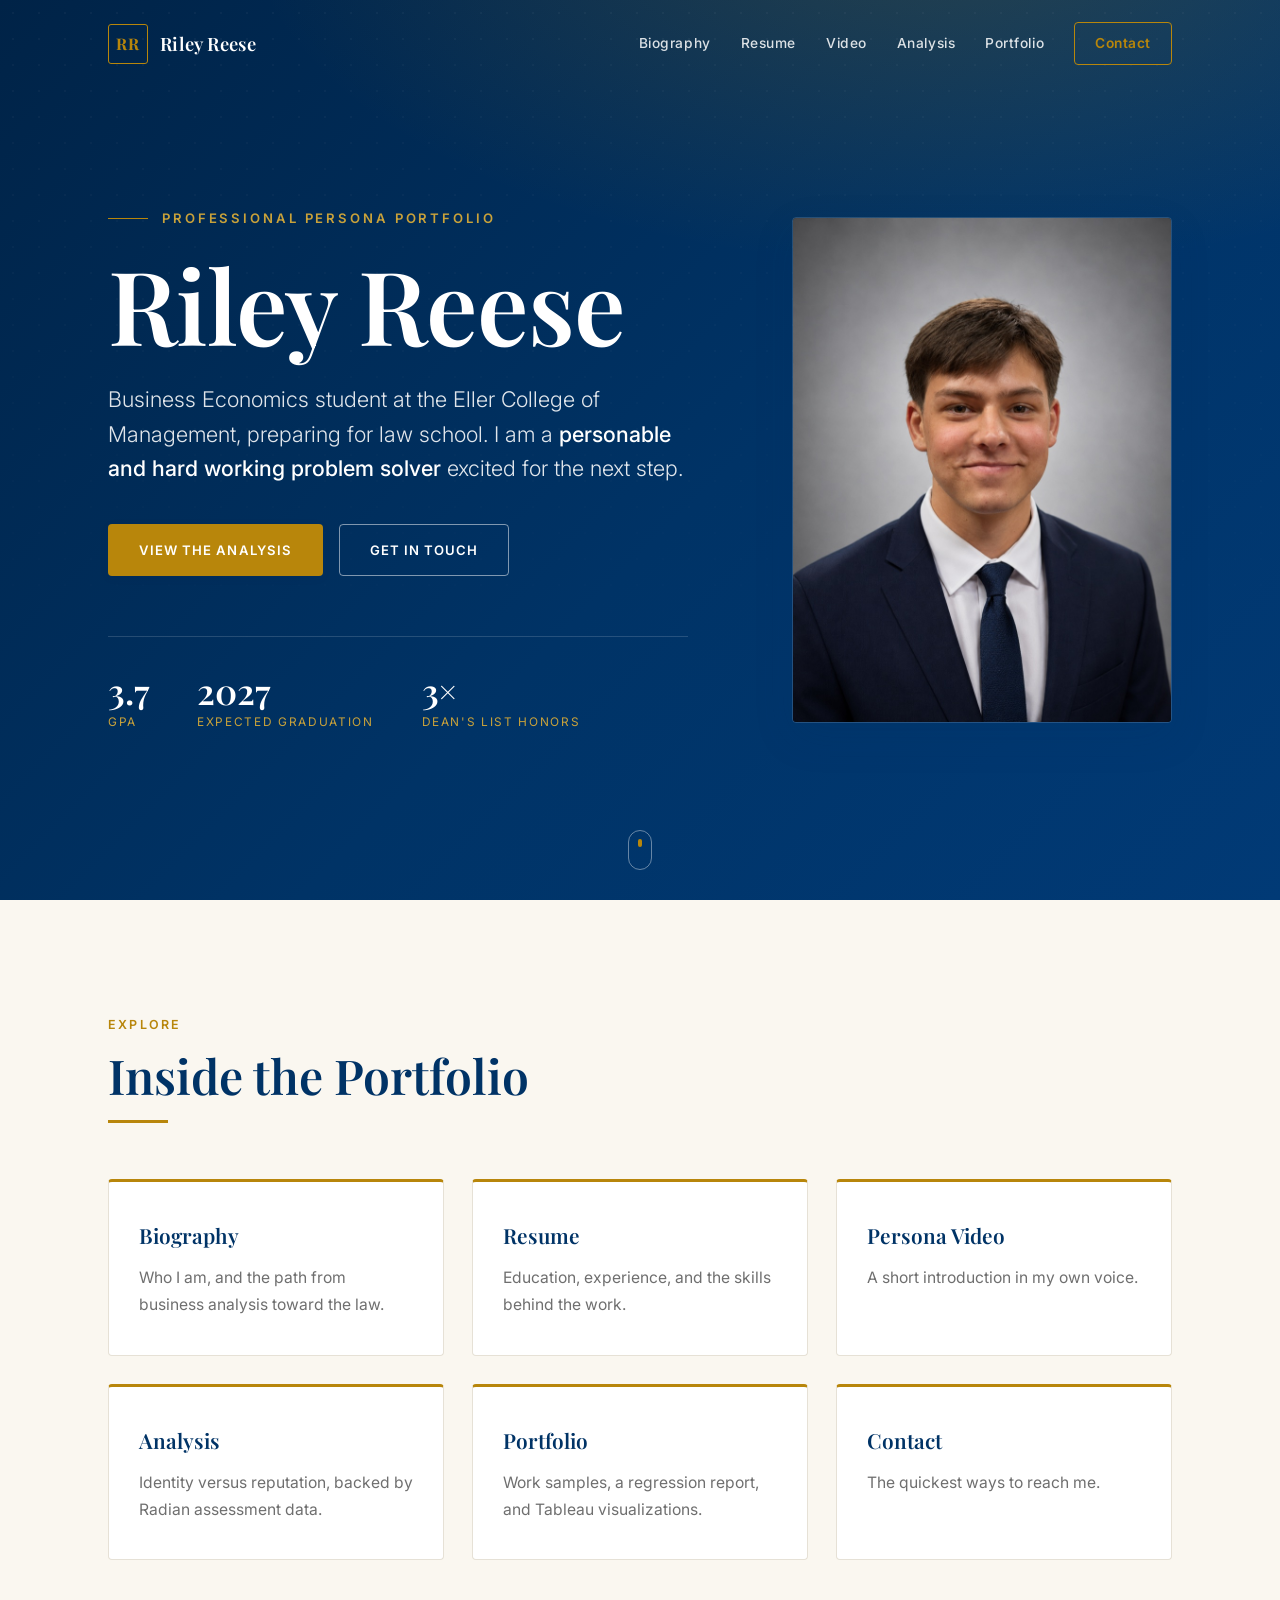
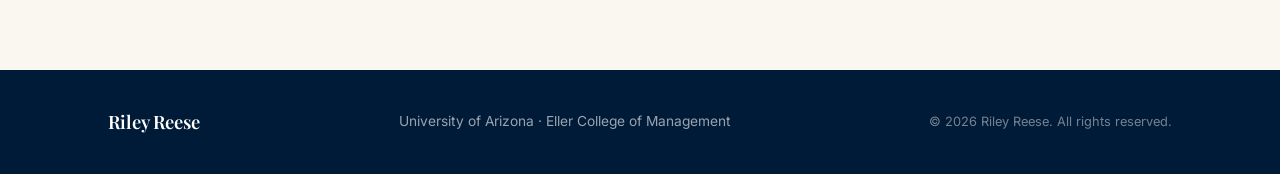
==== commit 7a9ea1c2: "Restyle Core Values cards as bold color blocks; tweak hero wording - Core Values highlight cards: na" ====
--- a/index.html
+++ b/index.html
@@ -52,7 +52,7 @@
         <h1 class="hero__title reveal">Riley Reese</h1>
         <p class="hero__lede reveal">
           Business Economics student at the Eller College of Management,
-          preparing for law school. I am a <strong>personable, hard working problem
+          preparing for law school. I am a <strong>personable and hard working problem
           solver</strong> excited for the next step.
         </p>
         <div class="hero__actions reveal">
--- a/styles.css
+++ b/styles.css
@@ -698,6 +698,23 @@
 .analysis__viz > .wordmap, .analysis__viz > .chart-card { max-width: none; margin: 0; }
 @media (max-width: 820px) { .analysis__viz { grid-template-columns: 1fr; } }
 
+/* Word map placed inside a CER evidence column */
+.wordmap--inset { box-shadow: none; background: var(--cream); max-width: none; padding: 20px 22px 16px; margin: 0; }
+
+/* Work-preference highlights (Core Values) */
+.pref-lead { font-size: 0.95rem; color: var(--charcoal); margin: 0 0 16px; }
+.pref-list { list-style: none; margin: 0; padding: 0; display: grid; gap: 16px; }
+.pref-list__item { position: relative; display: flex; flex-direction: column; justify-content: center; gap: 8px; min-height: 132px; padding: 30px 32px; border-radius: var(--radius); box-shadow: var(--shadow-sm); overflow: hidden; }
+.pref-list__item::after { content: ""; position: absolute; top: -30px; right: -20px; width: 130px; height: 130px; border-radius: 50%; border: 10px solid rgba(255, 255, 255, 0.12); }
+.pref-list__item--navy { background: linear-gradient(135deg, var(--navy) 0%, var(--navy-deep) 100%); }
+.pref-list__item--gold { background: linear-gradient(135deg, #cc9a24 0%, var(--gold) 100%); }
+.pref-list__name { font-family: var(--serif); font-size: 2.15rem; font-weight: 700; line-height: 1.05; }
+.pref-list__tag { font-size: 0.72rem; letter-spacing: 0.16em; text-transform: uppercase; font-weight: 700; }
+.pref-list__item--navy .pref-list__name { color: #fff; }
+.pref-list__item--navy .pref-list__tag { color: rgba(255, 255, 255, 0.75); }
+.pref-list__item--gold .pref-list__name { color: var(--navy); }
+.pref-list__item--gold .pref-list__tag { color: rgba(0, 51, 102, 0.72); }
+
 /* ---------- CER blocks ---------- */
 .cer { background: var(--paper); border: 1px solid var(--line); border-top: 3px solid var(--gold); border-radius: var(--radius); padding: 34px 38px; margin-top: 28px; box-shadow: var(--shadow-sm); }
 .cer__tag { font-size: 0.74rem; letter-spacing: 0.16em; text-transform: uppercase; color: var(--gold); font-weight: 700; margin-bottom: 8px; }
